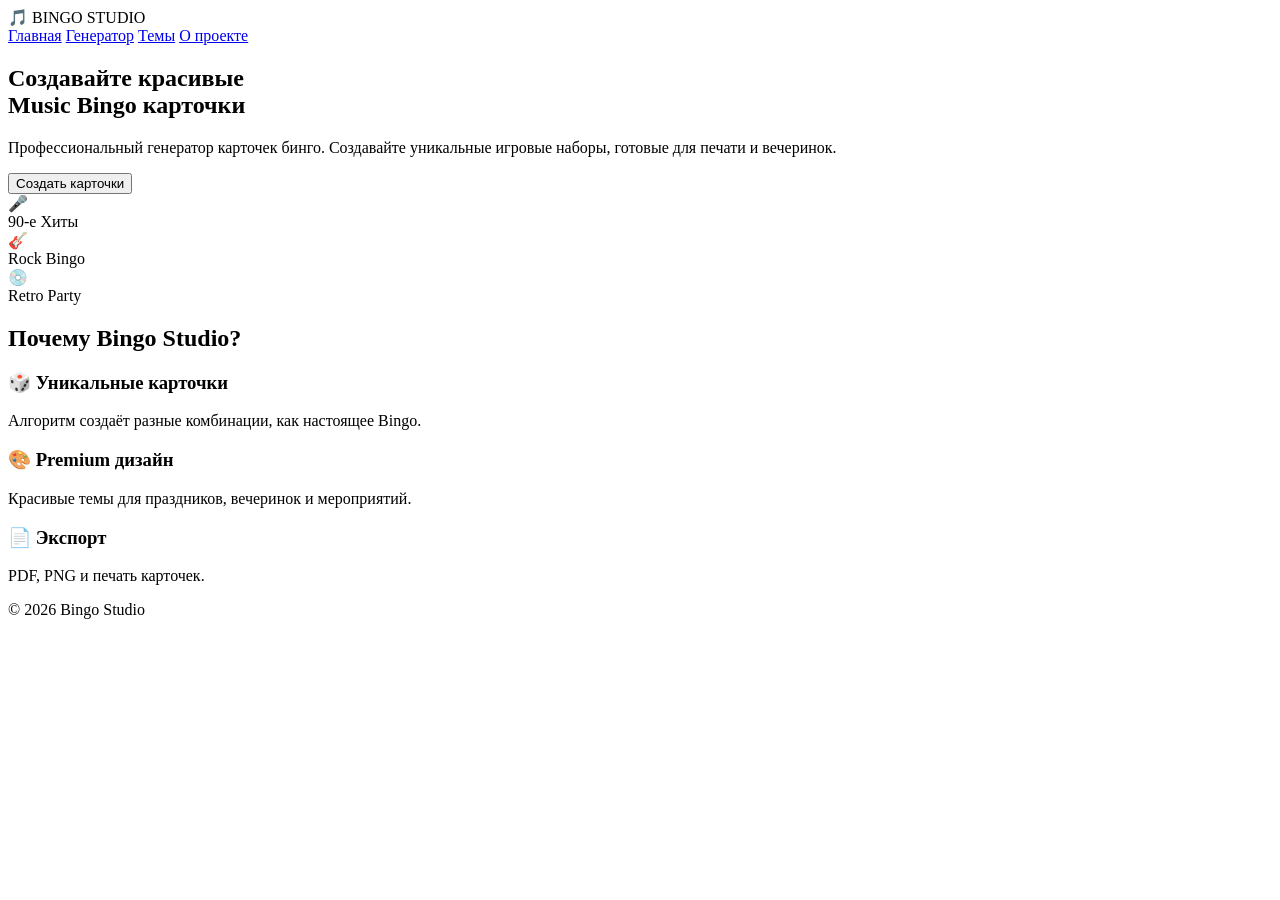
==== index.html @ 962c8752 "Create index.html" ====
<!DOCTYPE html>
<html lang="ru">

<head>

<meta charset="UTF-8">
<meta name="viewport" content="width=device-width, initial-scale=1.0">

<title>Bingo Studio | Music Bingo Generator</title>

<link rel="stylesheet" href="css/style.css">

</head>


<body>


<header>

<div class="logo">
🎵 BINGO STUDIO
</div>


<nav>

<a href="#">Главная</a>
<a href="#">Генератор</a>
<a href="#">Темы</a>
<a href="#">О проекте</a>

</nav>


</header>



<section class="hero">


<div class="hero-text">


<h1>
Создавайте красивые
<br>
<b>Music Bingo</b>
карточки
</h1>


<p>

Профессиональный генератор карточек бинго.
Создавайте уникальные игровые наборы,
готовые для печати и вечеринок.

</p>


<button onclick="startGenerator()">

Создать карточки

</button>



</div>



<div class="card-preview">


<div class="mini-card">


<div>🎤</div>
<div>90-е Хиты</div>

</div>


<div class="mini-card">


<div>🎸</div>
<div>Rock Bingo</div>

</div>


<div class="mini-card">


<div>💿</div>
<div>Retro Party</div>

</div>


</div>



</section>





<section class="features">


<h2>
Почему Bingo Studio?
</h2>



<div class="features-grid">


<div class="feature">

<h3>🎲 Уникальные карточки</h3>

<p>
Алгоритм создаёт разные комбинации,
как настоящее Bingo.
</p>

</div>



<div class="feature">

<h3>🎨 Premium дизайн</h3>

<p>
Красивые темы для праздников,
вечеринок и мероприятий.
</p>

</div>




<div class="feature">

<h3>📄 Экспорт</h3>

<p>
PDF, PNG и печать карточек.
</p>

</div>


</div>


</section>






<footer>

© 2026 Bingo Studio

</footer>




<script src="js/app.js"></script>


</body>

</html>
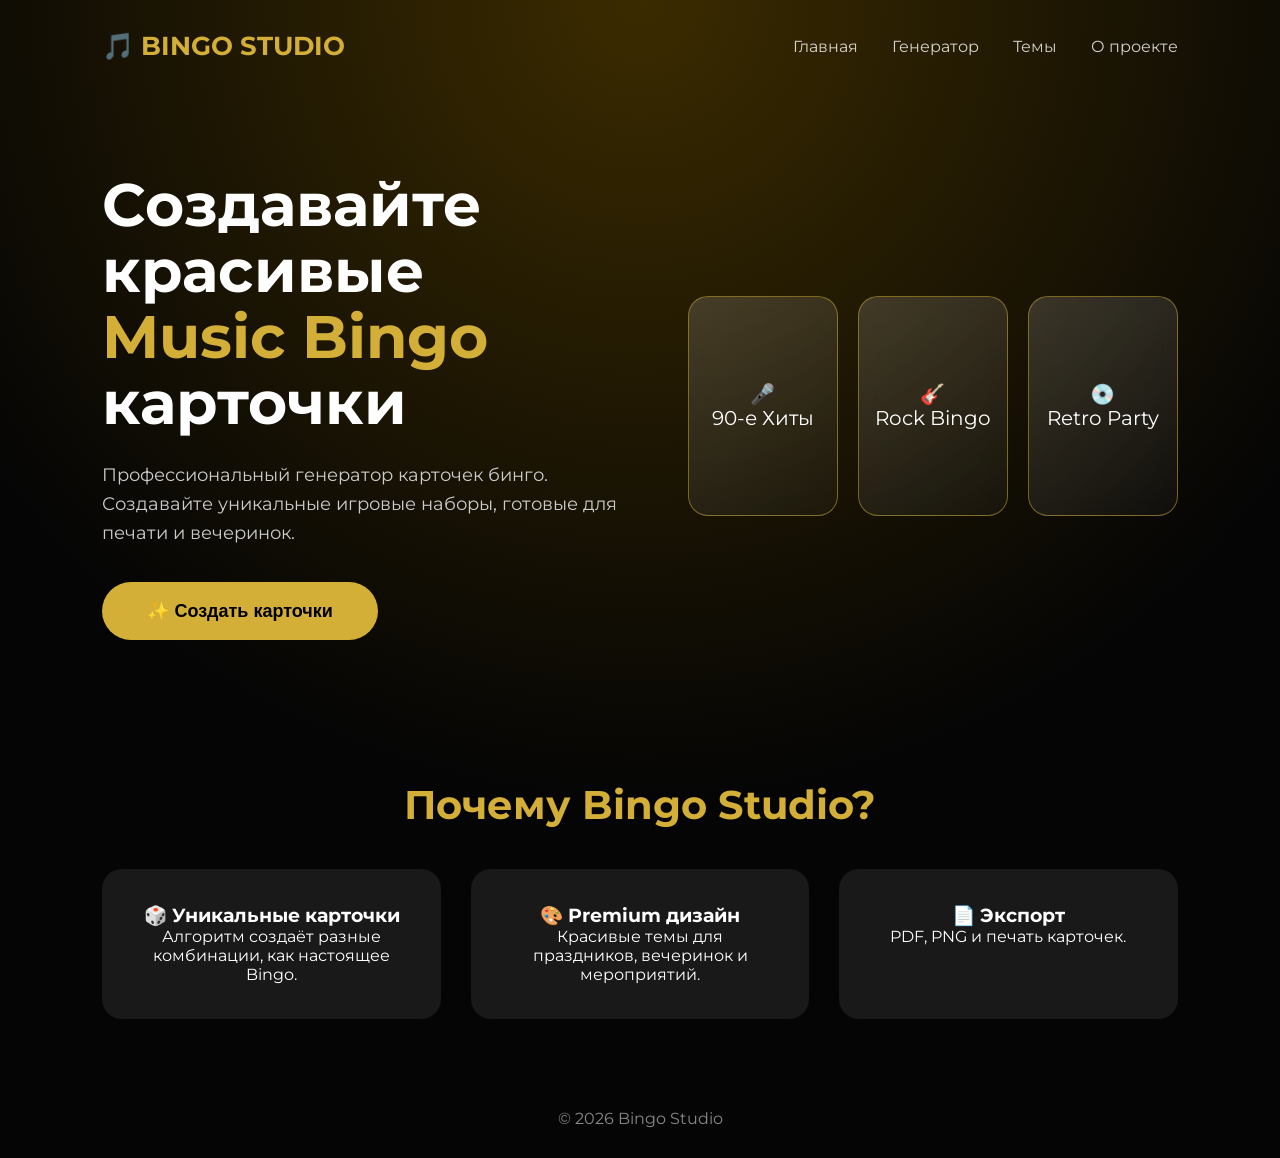
==== commit b66d84bd: "Update index.html" ====
--- a/index.html
+++ b/index.html
@@ -60,10 +60,12 @@
 </p>
 
 
-<button onclick="startGenerator()">
-
-Создать карточки
-
+<button
+class="btn btn-gold"
+id="generateBtn"
+type="button"
+>
+✨ Создать карточки
 </button>
 
 
--- a/css/style.css
+++ b/css/style.css
@@ -0,0 +1,308 @@
+@import url('https://fonts.googleapis.com/css2?family=Montserrat:wght@300;500;700&display=swap');
+
+
+*{
+
+margin:0;
+padding:0;
+box-sizing:border-box;
+
+}
+
+
+body{
+
+font-family:'Montserrat',sans-serif;
+
+background:
+radial-gradient(circle at top,#3b2b00,#050505 60%);
+
+color:white;
+
+min-height:100vh;
+
+}
+
+
+
+header{
+
+display:flex;
+
+justify-content:space-between;
+
+align-items:center;
+
+padding:30px 8%;
+
+}
+
+
+.logo{
+
+font-size:26px;
+
+font-weight:700;
+
+color:#d4af37;
+
+}
+
+
+
+nav a{
+
+color:white;
+
+text-decoration:none;
+
+margin-left:30px;
+
+opacity:.8;
+
+}
+
+
+
+nav a:hover{
+
+color:#d4af37;
+
+}
+
+
+
+
+
+.hero{
+
+display:flex;
+
+justify-content:space-between;
+
+align-items:center;
+
+padding:80px 8%;
+
+gap:40px;
+
+}
+
+
+
+.hero-text{
+
+max-width:600px;
+
+}
+
+
+
+h1{
+
+font-size:60px;
+
+line-height:1.1;
+
+}
+
+
+h1 b{
+
+color:#d4af37;
+
+}
+
+
+
+.hero p{
+
+margin-top:25px;
+
+font-size:18px;
+
+line-height:1.6;
+
+color:#ccc;
+
+}
+
+
+
+button{
+
+
+margin-top:35px;
+
+padding:18px 45px;
+
+border:none;
+
+border-radius:50px;
+
+background:#d4af37;
+
+font-size:18px;
+
+font-weight:700;
+
+cursor:pointer;
+
+}
+
+
+
+button:hover{
+
+transform:scale(1.05);
+
+}
+
+
+
+
+.card-preview{
+
+display:flex;
+
+gap:20px;
+
+}
+
+
+
+.mini-card{
+
+
+width:150px;
+
+height:220px;
+
+background:
+linear-gradient(
+145deg,
+rgba(255,255,255,.15),
+rgba(255,255,255,.03)
+);
+
+
+border:1px solid rgba(212,175,55,.5);
+
+border-radius:20px;
+
+display:flex;
+
+flex-direction:column;
+
+justify-content:center;
+
+align-items:center;
+
+font-size:20px;
+
+backdrop-filter:blur(10px);
+
+
+}
+
+
+
+
+
+.features{
+
+padding:60px 8%;
+
+text-align:center;
+
+}
+
+
+
+.features h2{
+
+font-size:40px;
+
+color:#d4af37;
+
+}
+
+
+
+.features-grid{
+
+display:grid;
+
+grid-template-columns:repeat(3,1fr);
+
+gap:30px;
+
+margin-top:40px;
+
+}
+
+
+
+.feature{
+
+
+background:
+rgba(255,255,255,.08);
+
+
+padding:35px;
+
+border-radius:20px;
+
+}
+
+
+
+footer{
+
+text-align:center;
+
+padding:30px;
+
+color:#888;
+
+}
+
+
+
+
+
+@media(max-width:900px){
+
+
+.hero{
+
+flex-direction:column;
+
+text-align:center;
+
+}
+
+
+h1{
+
+font-size:40px;
+
+}
+
+
+.features-grid{
+
+grid-template-columns:1fr;
+
+}
+
+
+nav{
+
+display:none;
+
+}
+
+
+}
